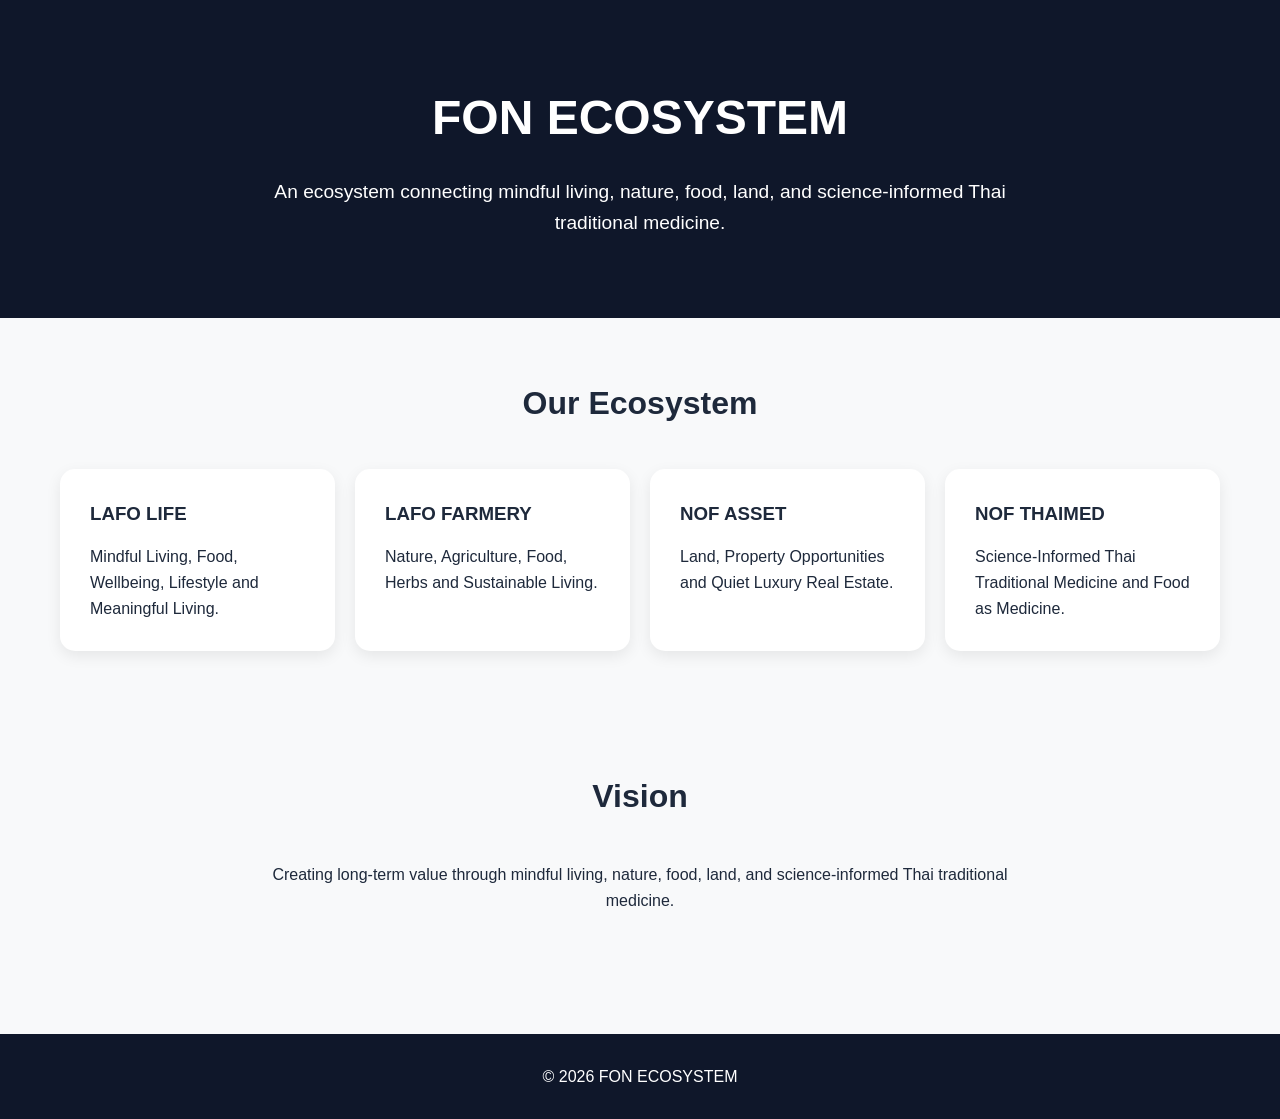
==== index.html @ 7ae0712c "Create index.html" ====
<!DOCTYPE html>
<html lang="en">
<head>
<meta charset="UTF-8">
<meta name="viewport" content="width=device-width, initial-scale=1.0">
<title>FON ECOSYSTEM</title>

<style>

*{
margin:0;
padding:0;
box-sizing:border-box;
}

body{
font-family:Arial, sans-serif;
background:#F8F9FA;
color:#1E293B;
line-height:1.6;
}

header{
background:#0F172A;
color:white;
padding:80px 20px;
text-align:center;
}

header h1{
font-size:3rem;
margin-bottom:20px;
}

header p{
max-width:800px;
margin:auto;
font-size:1.2rem;
}

section{
padding:60px 20px;
max-width:1200px;
margin:auto;
}

.section-title{
text-align:center;
margin-bottom:40px;
font-size:2rem;
}

.grid{
display:grid;
grid-template-columns:repeat(auto-fit,minmax(250px,1fr));
gap:20px;
}

.card{
background:white;
padding:30px;
border-radius:15px;
box-shadow:0 5px 15px rgba(0,0,0,0.08);
}

.card h3{
margin-bottom:15px;
}

footer{
background:#0F172A;
color:white;
text-align:center;
padding:30px;
margin-top:60px;
}

</style>
</head>

<body>

<header>

<h1>FON ECOSYSTEM</h1>

<p>
An ecosystem connecting mindful living, nature, food, land, and science-informed Thai traditional medicine.
</p>

</header>

<section>

<h2 class="section-title">
Our Ecosystem
</h2>

<div class="grid">

<div class="card">
<h3>LAFO LIFE</h3>
<p>
Mindful Living, Food, Wellbeing, Lifestyle and Meaningful Living.
</p>
</div>

<div class="card">
<h3>LAFO FARMERY</h3>
<p>
Nature, Agriculture, Food, Herbs and Sustainable Living.
</p>
</div>

<div class="card">
<h3>NOF ASSET</h3>
<p>
Land, Property Opportunities and Quiet Luxury Real Estate.
</p>
</div>

<div class="card">
<h3>NOF THAIMED</h3>
<p>
Science-Informed Thai Traditional Medicine and Food as Medicine.
</p>
</div>

</div>

</section>

<section>

<h2 class="section-title">
Vision
</h2>

<p style="text-align:center;max-width:800px;margin:auto;">
Creating long-term value through mindful living, nature, food, land, and science-informed Thai traditional medicine.
</p>

</section>

<footer>

<p>
© 2026 FON ECOSYSTEM
</p>

</footer>

</body>
</html>
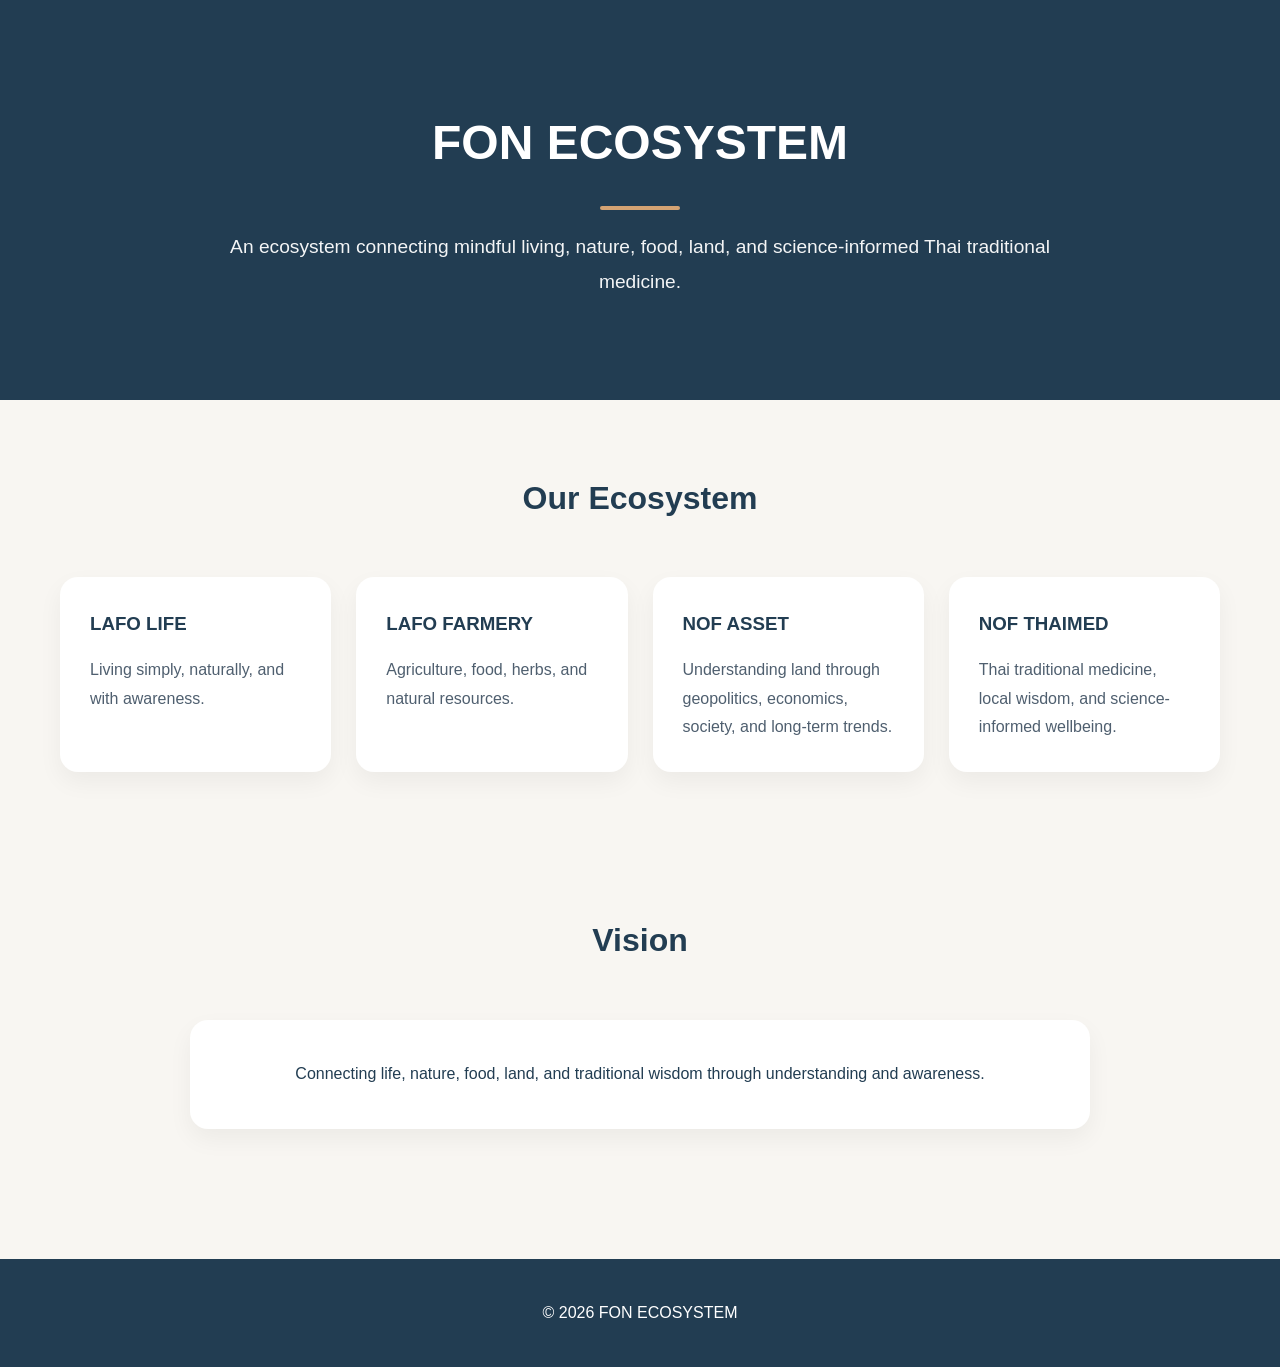
==== commit 76b54048: "Update index.html" ====
--- a/index.html
+++ b/index.html
@@ -3,6 +3,7 @@
 <head>
 <meta charset="UTF-8">
 <meta name="viewport" content="width=device-width, initial-scale=1.0">
+
 <title>FON ECOSYSTEM</title>
 
 <style>
@@ -14,16 +15,16 @@
 }
 
 body{
-font-family:Arial, sans-serif;
-background:#F8F9FA;
-color:#1E293B;
-line-height:1.6;
+font-family:Arial, Helvetica, sans-serif;
+background:#F8F6F2;
+color:#223D52;
+line-height:1.8;
 }
 
 header{
-background:#0F172A;
+background:#223D52;
 color:white;
-padding:80px 20px;
+padding:100px 20px;
 text-align:center;
 }
 
@@ -33,46 +34,76 @@
 }
 
 header p{
-max-width:800px;
+max-width:900px;
 margin:auto;
 font-size:1.2rem;
+opacity:0.95;
 }
 
 section{
-padding:60px 20px;
+padding:70px 20px;
 max-width:1200px;
 margin:auto;
 }
 
 .section-title{
 text-align:center;
-margin-bottom:40px;
+margin-bottom:50px;
 font-size:2rem;
+color:#223D52;
 }
 
 .grid{
 display:grid;
 grid-template-columns:repeat(auto-fit,minmax(250px,1fr));
-gap:20px;
+gap:25px;
 }
 
 .card{
 background:white;
 padding:30px;
-border-radius:15px;
-box-shadow:0 5px 15px rgba(0,0,0,0.08);
+border-radius:18px;
+box-shadow:0 10px 25px rgba(0,0,0,0.05);
+transition:0.3s;
+}
+
+.card:hover{
+transform:translateY(-5px);
 }
 
 .card h3{
 margin-bottom:15px;
+color:#223D52;
+}
+
+.card p{
+color:#4f5f6f;
+}
+
+.vision{
+background:white;
+padding:40px;
+border-radius:18px;
+box-shadow:0 10px 25px rgba(0,0,0,0.05);
+max-width:900px;
+margin:auto;
+text-align:center;
 }
 
 footer{
-background:#0F172A;
+background:#223D52;
 color:white;
 text-align:center;
-padding:30px;
+padding:40px;
 margin-top:60px;
+}
+
+.gold-line{
+width:80px;
+height:4px;
+background:#D4A373;
+margin:20px auto;
+border-radius:10px;
 }
 
 </style>
@@ -83,6 +114,8 @@
 <header>
 
 <h1>FON ECOSYSTEM</h1>
+
+<div class="gold-line"></div>
 
 <p>
 An ecosystem connecting mindful living, nature, food, land, and science-informed Thai traditional medicine.
@@ -101,28 +134,28 @@
 <div class="card">
 <h3>LAFO LIFE</h3>
 <p>
-Mindful Living, Food, Wellbeing, Lifestyle and Meaningful Living.
+Living simply, naturally, and with awareness.
 </p>
 </div>
 
 <div class="card">
 <h3>LAFO FARMERY</h3>
 <p>
-Nature, Agriculture, Food, Herbs and Sustainable Living.
+Agriculture, food, herbs, and natural resources.
 </p>
 </div>
 
 <div class="card">
 <h3>NOF ASSET</h3>
 <p>
-Land, Property Opportunities and Quiet Luxury Real Estate.
+Understanding land through geopolitics, economics, society, and long-term trends.
 </p>
 </div>
 
 <div class="card">
 <h3>NOF THAIMED</h3>
 <p>
-Science-Informed Thai Traditional Medicine and Food as Medicine.
+Thai traditional medicine, local wisdom, and science-informed wellbeing.
 </p>
 </div>
 
@@ -136,9 +169,13 @@
 Vision
 </h2>
 
-<p style="text-align:center;max-width:800px;margin:auto;">
-Creating long-term value through mindful living, nature, food, land, and science-informed Thai traditional medicine.
+<div class="vision">
+
+<p>
+Connecting life, nature, food, land, and traditional wisdom through understanding and awareness.
 </p>
+
+</div>
 
 </section>
 
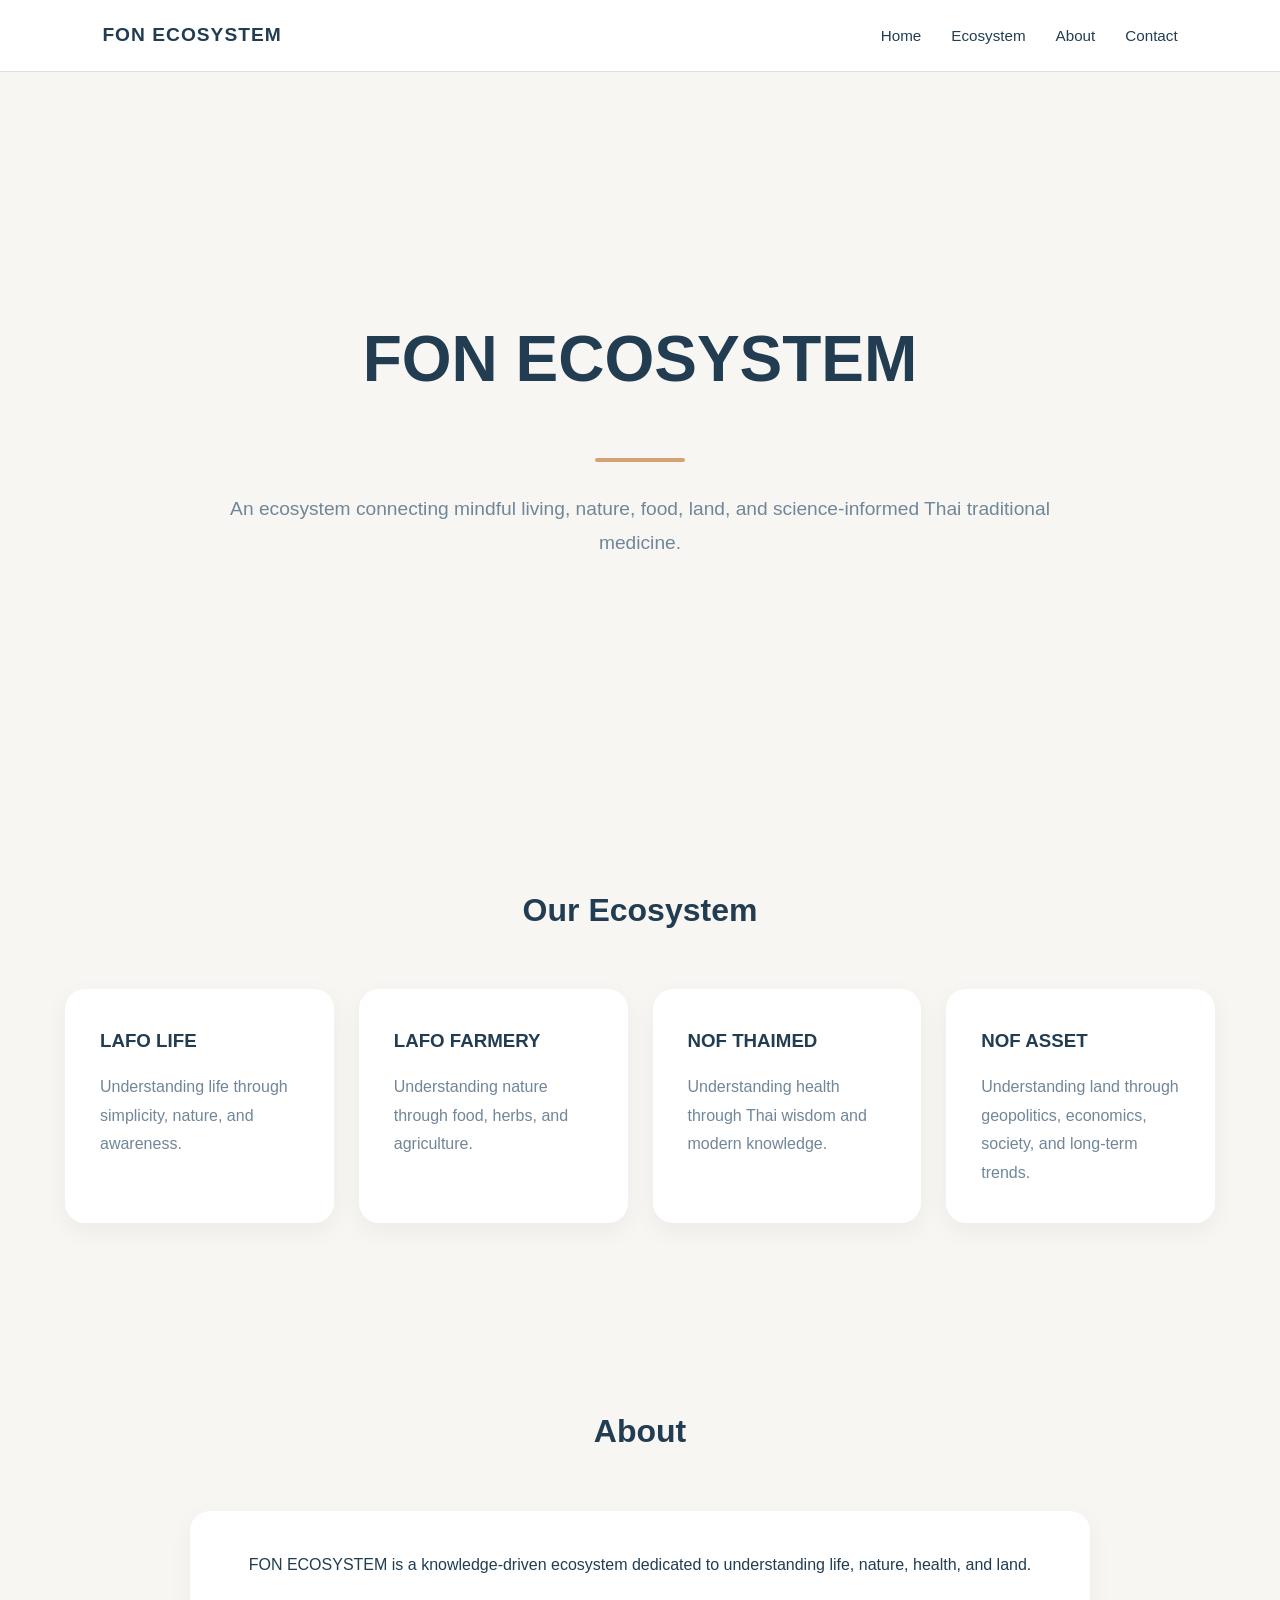
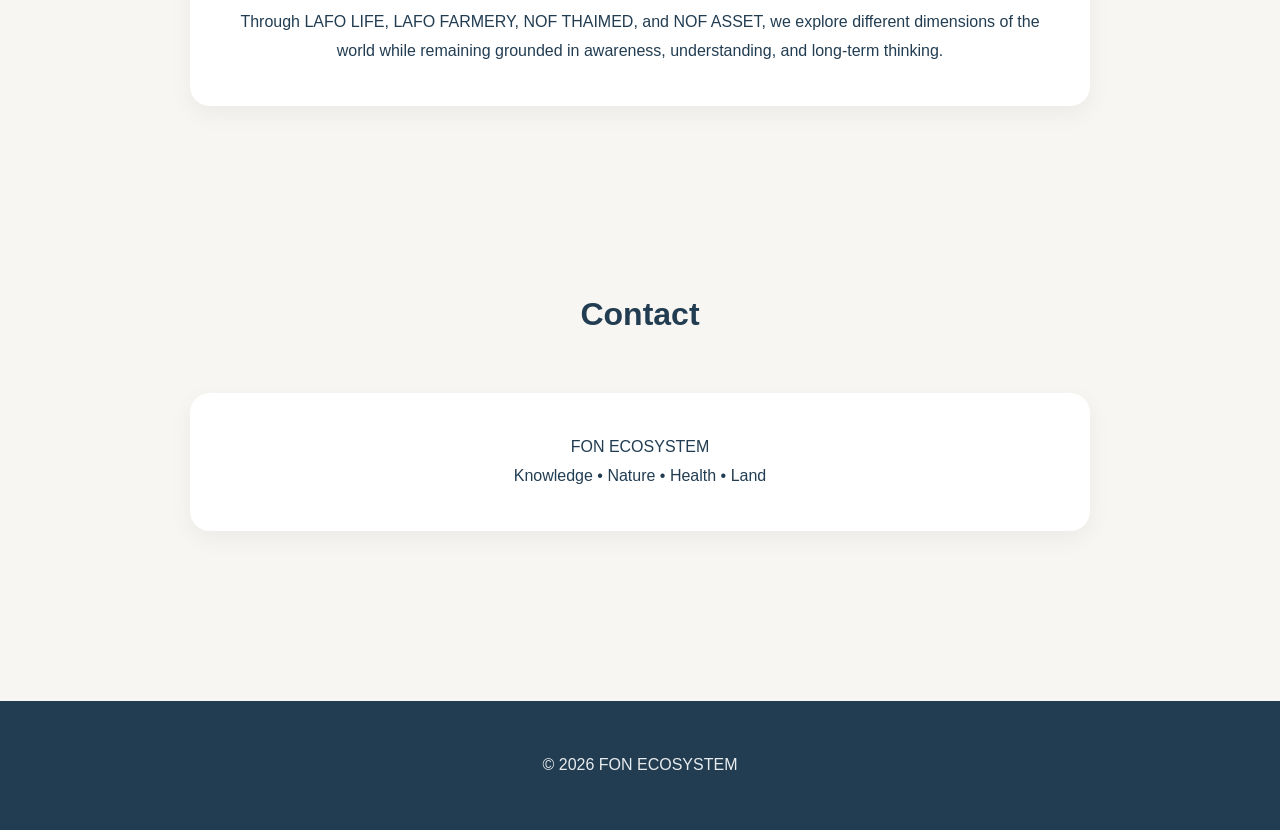
==== commit b226573e: "Update index.html" ====
--- a/index.html
+++ b/index.html
@@ -8,49 +8,99 @@
 
 <style>
 
+:root{
+--deep-navy:#223D52;
+--warm-gold:#D4A373;
+--deep-tide:#708699;
+--cloud-grey:#D9E0E6;
+--off-white:#F8F6F2;
+}
+
 *{
 margin:0;
 padding:0;
 box-sizing:border-box;
 }
 
+html{
+scroll-behavior:smooth;
+}
+
 body{
-font-family:Arial, Helvetica, sans-serif;
-background:#F8F6F2;
-color:#223D52;
+font-family: "Segoe UI", Arial, sans-serif;
+background:var(--off-white);
+color:var(--deep-navy);
 line-height:1.8;
 }
 
-header{
-background:#223D52;
-color:white;
-padding:100px 20px;
-text-align:center;
-}
-
-header h1{
-font-size:3rem;
+nav{
+background:white;
+padding:18px 8%;
+display:flex;
+justify-content:space-between;
+align-items:center;
+position:sticky;
+top:0;
+z-index:100;
+border-bottom:1px solid var(--cloud-grey);
+}
+
+.logo{
+font-size:1.2rem;
+font-weight:700;
+letter-spacing:1px;
+}
+
+.menu{
+display:flex;
+gap:30px;
+}
+
+.menu a{
+text-decoration:none;
+color:var(--deep-navy);
+font-size:0.95rem;
+}
+
+.hero{
+min-height:80vh;
+display:flex;
+flex-direction:column;
+justify-content:center;
+align-items:center;
+text-align:center;
+padding:40px;
+}
+
+.hero h1{
+font-size:4rem;
 margin-bottom:20px;
 }
 
-header p{
-max-width:900px;
-margin:auto;
+.gold-line{
+width:90px;
+height:4px;
+background:var(--warm-gold);
+margin:20px auto 30px;
+border-radius:10px;
+}
+
+.hero p{
+max-width:850px;
 font-size:1.2rem;
-opacity:0.95;
-}
-
-section{
-padding:70px 20px;
+color:var(--deep-tide);
+}
+
+.section{
 max-width:1200px;
 margin:auto;
+padding:90px 25px;
 }
 
 .section-title{
 text-align:center;
+font-size:2rem;
 margin-bottom:50px;
-font-size:2rem;
-color:#223D52;
 }
 
 .grid{
@@ -61,10 +111,10 @@
 
 .card{
 background:white;
-padding:30px;
-border-radius:18px;
-box-shadow:0 10px 25px rgba(0,0,0,0.05);
-transition:0.3s;
+padding:35px;
+border-radius:20px;
+box-shadow:0 8px 25px rgba(0,0,0,0.05);
+transition:.3s;
 }
 
 .card:hover{
@@ -73,37 +123,45 @@
 
 .card h3{
 margin-bottom:15px;
-color:#223D52;
 }
 
 .card p{
-color:#4f5f6f;
-}
-
-.vision{
+color:var(--deep-tide);
+}
+
+.about-box{
 background:white;
 padding:40px;
-border-radius:18px;
-box-shadow:0 10px 25px rgba(0,0,0,0.05);
+border-radius:20px;
+box-shadow:0 8px 25px rgba(0,0,0,0.05);
 max-width:900px;
 margin:auto;
 text-align:center;
 }
 
 footer{
-background:#223D52;
+background:var(--deep-navy);
 color:white;
 text-align:center;
-padding:40px;
-margin-top:60px;
-}
-
-.gold-line{
-width:80px;
-height:4px;
-background:#D4A373;
-margin:20px auto;
-border-radius:10px;
+padding:50px 20px;
+margin-top:80px;
+}
+
+footer p{
+opacity:.9;
+}
+
+@media(max-width:768px){
+
+.hero h1{
+font-size:2.5rem;
+}
+
+.menu{
+gap:15px;
+font-size:0.8rem;
+}
+
 }
 
 </style>
@@ -111,7 +169,22 @@
 
 <body>
 
-<header>
+<nav>
+
+<div class="logo">
+FON ECOSYSTEM
+</div>
+
+<div class="menu">
+<a href="#home">Home</a>
+<a href="#ecosystem">Ecosystem</a>
+<a href="#about">About</a>
+<a href="#contact">Contact</a>
+</div>
+
+</nav>
+
+<section class="hero" id="home">
 
 <h1>FON ECOSYSTEM</h1>
 
@@ -121,9 +194,9 @@
 An ecosystem connecting mindful living, nature, food, land, and science-informed Thai traditional medicine.
 </p>
 
-</header>
-
-<section>
+</section>
+
+<section class="section" id="ecosystem">
 
 <h2 class="section-title">
 Our Ecosystem
@@ -134,14 +207,21 @@
 <div class="card">
 <h3>LAFO LIFE</h3>
 <p>
-Living simply, naturally, and with awareness.
+Understanding life through simplicity, nature, and awareness.
 </p>
 </div>
 
 <div class="card">
 <h3>LAFO FARMERY</h3>
 <p>
-Agriculture, food, herbs, and natural resources.
+Understanding nature through food, herbs, and agriculture.
+</p>
+</div>
+
+<div class="card">
+<h3>NOF THAIMED</h3>
+<p>
+Understanding health through Thai wisdom and modern knowledge.
 </p>
 </div>
 
@@ -152,27 +232,45 @@
 </p>
 </div>
 
-<div class="card">
-<h3>NOF THAIMED</h3>
-<p>
-Thai traditional medicine, local wisdom, and science-informed wellbeing.
-</p>
-</div>
-
-</div>
-
-</section>
-
-<section>
+</div>
+
+</section>
+
+<section class="section" id="about">
 
 <h2 class="section-title">
-Vision
+About
 </h2>
 
-<div class="vision">
-
-<p>
-Connecting life, nature, food, land, and traditional wisdom through understanding and awareness.
+<div class="about-box">
+
+<p>
+FON ECOSYSTEM is a knowledge-driven ecosystem dedicated to understanding life, nature, health, and land.
+</p>
+
+<br>
+
+<p>
+Through LAFO LIFE, LAFO FARMERY, NOF THAIMED, and NOF ASSET, we explore different dimensions of the world while remaining grounded in awareness, understanding, and long-term thinking.
+</p>
+
+</div>
+
+</section>
+
+<section class="section" id="contact">
+
+<h2 class="section-title">
+Contact
+</h2>
+
+<div class="about-box">
+
+<p>
+FON ECOSYSTEM</p>
+
+<p>
+Knowledge • Nature • Health • Land
 </p>
 
 </div>
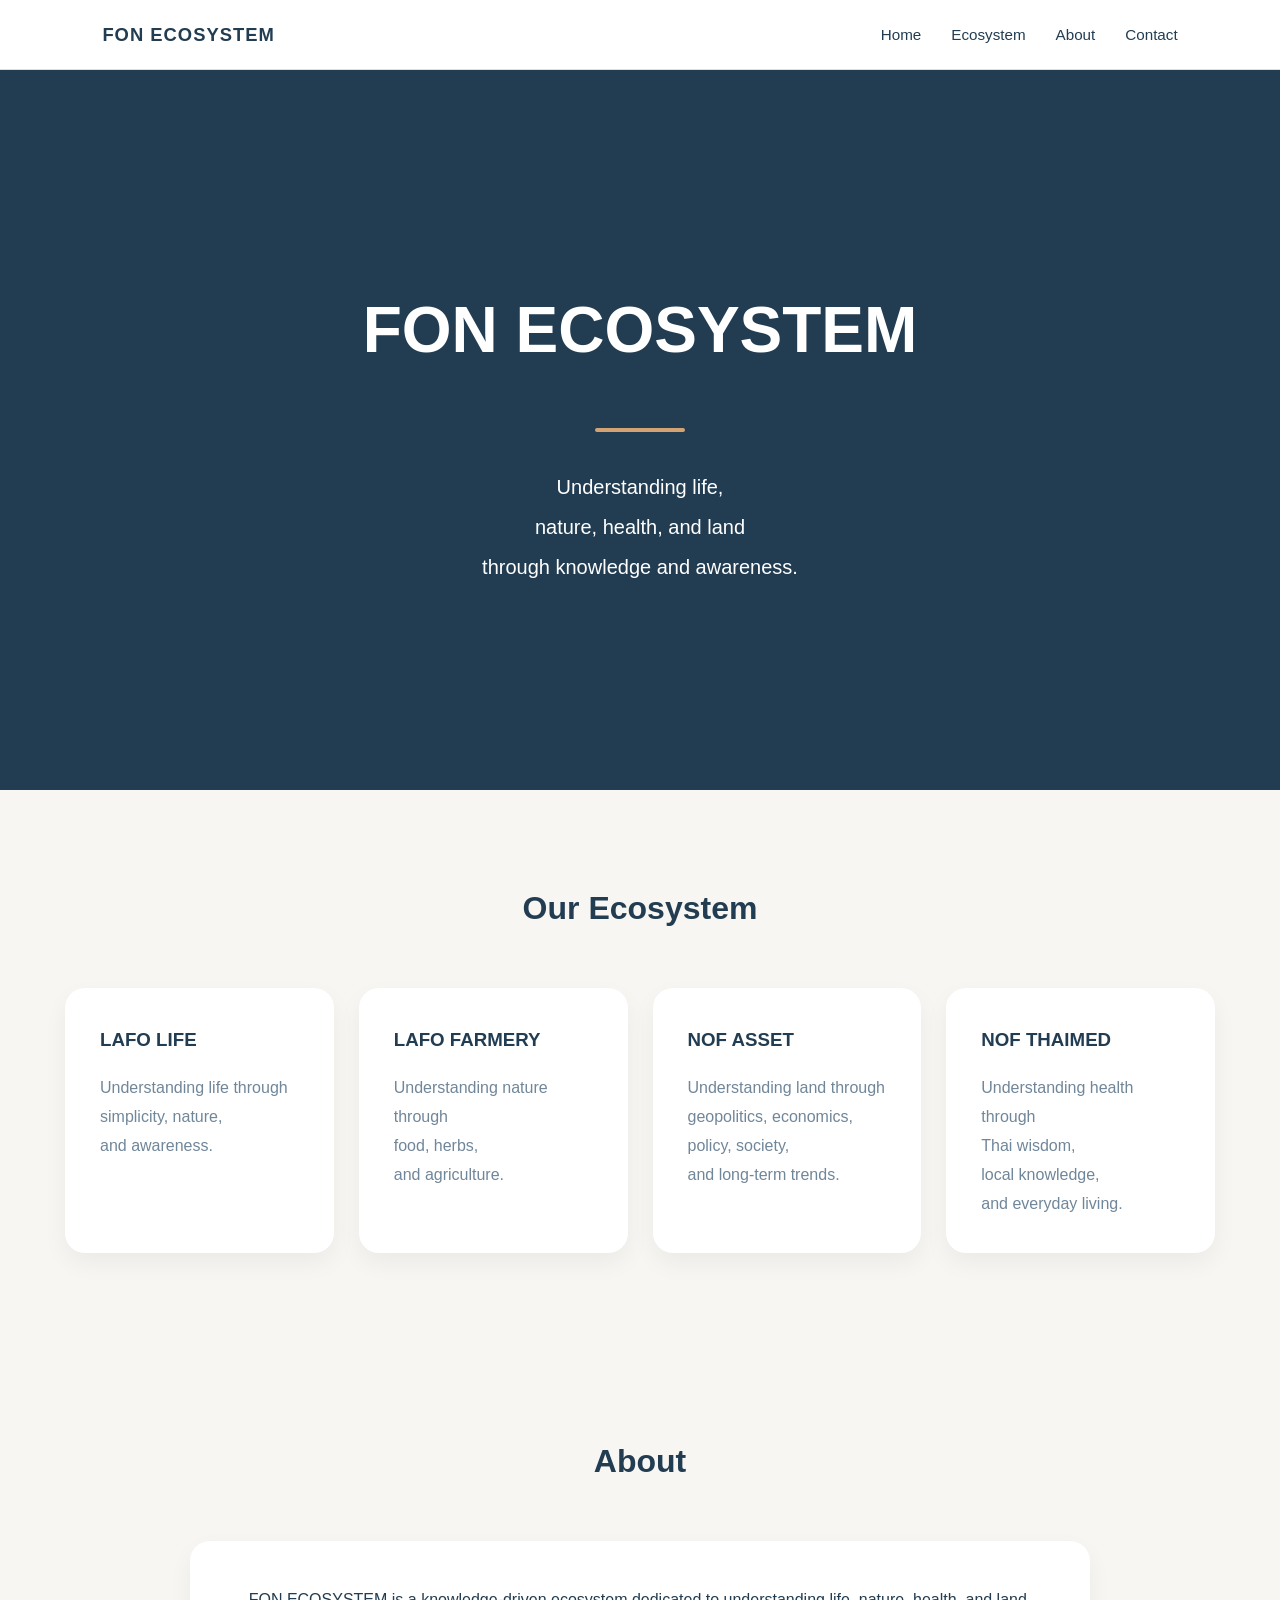
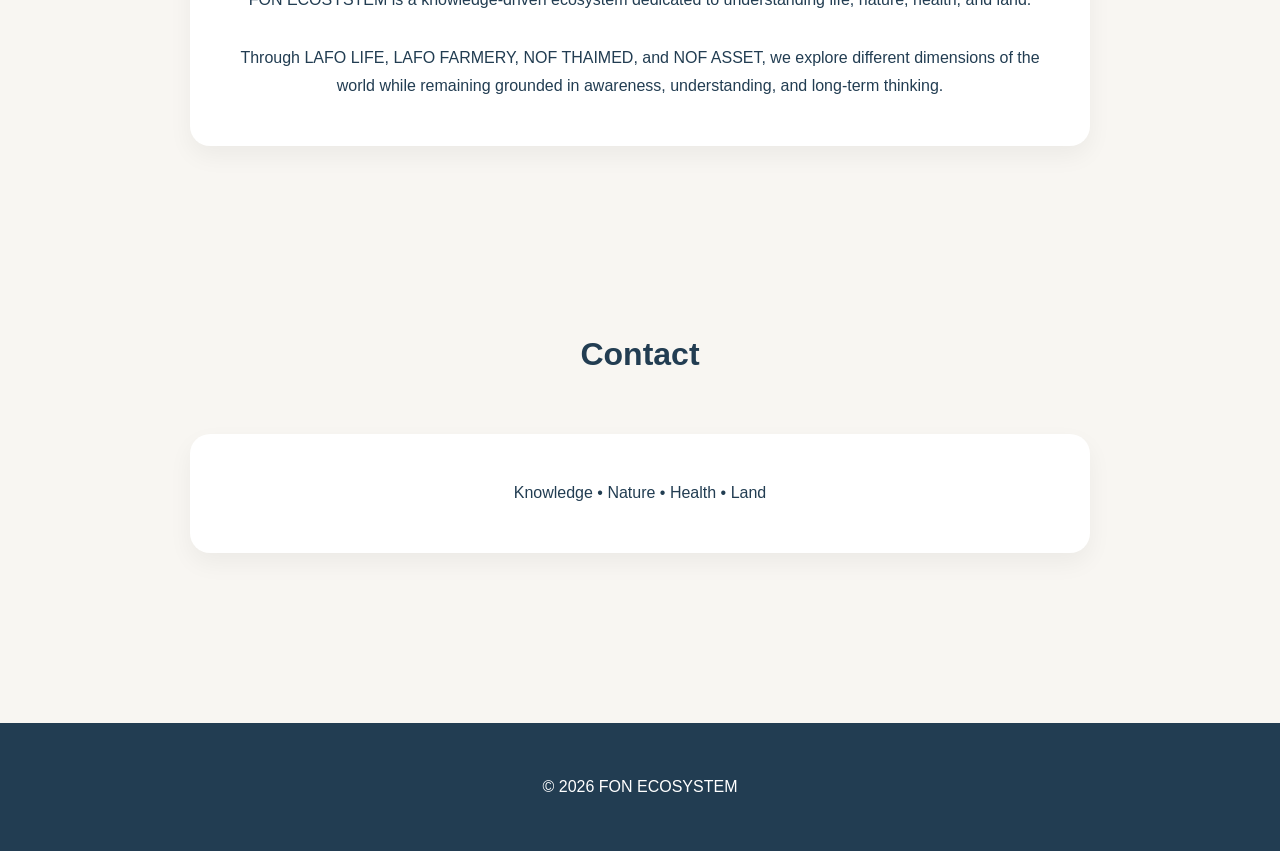
==== commit 653e0699: "Update index.html" ====
--- a/index.html
+++ b/index.html
@@ -27,7 +27,7 @@
 }
 
 body{
-font-family: "Segoe UI", Arial, sans-serif;
+font-family:"Segoe UI",Arial,sans-serif;
 background:var(--off-white);
 color:var(--deep-navy);
 line-height:1.8;
@@ -46,7 +46,7 @@
 }
 
 .logo{
-font-size:1.2rem;
+font-size:1.15rem;
 font-weight:700;
 letter-spacing:1px;
 }
@@ -59,7 +59,7 @@
 .menu a{
 text-decoration:none;
 color:var(--deep-navy);
-font-size:0.95rem;
+font-size:.95rem;
 }
 
 .hero{
@@ -70,6 +70,8 @@
 align-items:center;
 text-align:center;
 padding:40px;
+background:var(--deep-navy);
+color:white;
 }
 
 .hero h1{
@@ -81,14 +83,14 @@
 width:90px;
 height:4px;
 background:var(--warm-gold);
-margin:20px auto 30px;
+margin:20px auto 35px;
 border-radius:10px;
 }
 
 .hero p{
 max-width:850px;
-font-size:1.2rem;
-color:var(--deep-tide);
+font-size:1.25rem;
+line-height:2;
 }
 
 .section{
@@ -113,7 +115,7 @@
 background:white;
 padding:35px;
 border-radius:20px;
-box-shadow:0 8px 25px rgba(0,0,0,0.05);
+box-shadow:0 10px 25px rgba(0,0,0,.05);
 transition:.3s;
 }
 
@@ -122,7 +124,7 @@
 }
 
 .card h3{
-margin-bottom:15px;
+margin-bottom:18px;
 }
 
 .card p{
@@ -131,9 +133,9 @@
 
 .about-box{
 background:white;
-padding:40px;
+padding:45px;
 border-radius:20px;
-box-shadow:0 8px 25px rgba(0,0,0,0.05);
+box-shadow:0 10px 25px rgba(0,0,0,.05);
 max-width:900px;
 margin:auto;
 text-align:center;
@@ -147,10 +149,6 @@
 margin-top:80px;
 }
 
-footer p{
-opacity:.9;
-}
-
 @media(max-width:768px){
 
 .hero h1{
@@ -159,7 +157,11 @@
 
 .menu{
 gap:15px;
-font-size:0.8rem;
+font-size:.8rem;
+}
+
+.hero p{
+font-size:1rem;
 }
 
 }
@@ -191,7 +193,9 @@
 <div class="gold-line"></div>
 
 <p>
-An ecosystem connecting mindful living, nature, food, land, and science-informed Thai traditional medicine.
+Understanding life,<br>
+nature, health, and land<br>
+through knowledge and awareness.
 </p>
 
 </section>
@@ -205,31 +209,53 @@
 <div class="grid">
 
 <div class="card">
+
 <h3>LAFO LIFE</h3>
-<p>
-Understanding life through simplicity, nature, and awareness.
-</p>
+
+<p>
+Understanding life through<br>
+simplicity, nature,<br>
+and awareness.
+</p>
+
 </div>
 
 <div class="card">
+
 <h3>LAFO FARMERY</h3>
-<p>
-Understanding nature through food, herbs, and agriculture.
-</p>
+
+<p>
+Understanding nature through<br>
+food, herbs,<br>
+and agriculture.
+</p>
+
 </div>
 
 <div class="card">
+
+<h3>NOF ASSET</h3>
+
+<p>
+Understanding land through<br>
+geopolitics, economics,<br>
+policy, society,<br>
+and long-term trends.
+</p>
+
+</div>
+
+<div class="card">
+
 <h3>NOF THAIMED</h3>
-<p>
-Understanding health through Thai wisdom and modern knowledge.
-</p>
-</div>
-
-<div class="card">
-<h3>NOF ASSET</h3>
-<p>
-Understanding land through geopolitics, economics, society, and long-term trends.
-</p>
+
+<p>
+Understanding health through<br>
+Thai wisdom,<br>
+local knowledge,<br>
+and everyday living.
+</p>
+
 </div>
 
 </div>
@@ -245,13 +271,19 @@
 <div class="about-box">
 
 <p>
-FON ECOSYSTEM is a knowledge-driven ecosystem dedicated to understanding life, nature, health, and land.
+FON ECOSYSTEM is a knowledge-driven ecosystem
+dedicated to understanding life,
+nature, health, and land.
 </p>
 
 <br>
 
 <p>
-Through LAFO LIFE, LAFO FARMERY, NOF THAIMED, and NOF ASSET, we explore different dimensions of the world while remaining grounded in awareness, understanding, and long-term thinking.
+Through LAFO LIFE, LAFO FARMERY,
+NOF THAIMED, and NOF ASSET,
+we explore different dimensions of the world
+while remaining grounded in awareness,
+understanding, and long-term thinking.
 </p>
 
 </div>
@@ -267,9 +299,6 @@
 <div class="about-box">
 
 <p>
-FON ECOSYSTEM</p>
-
-<p>
 Knowledge • Nature • Health • Land
 </p>
 
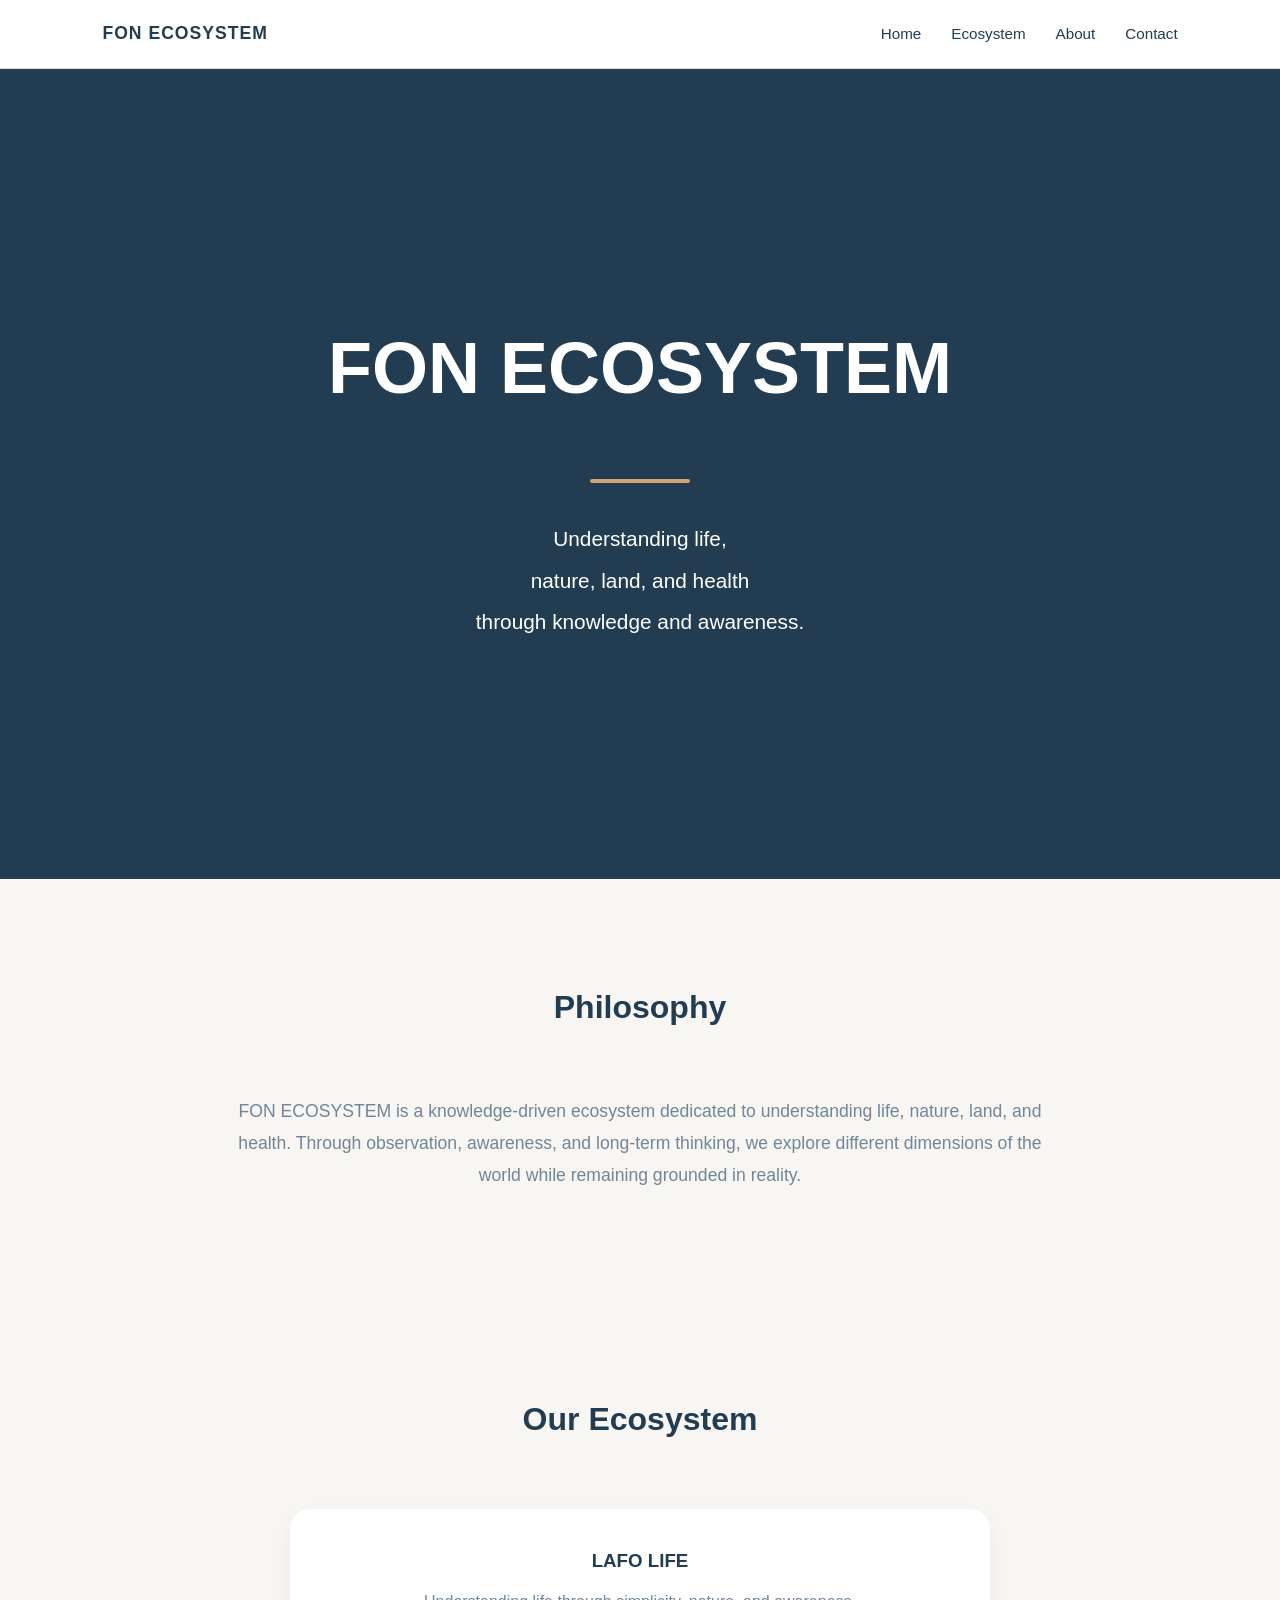
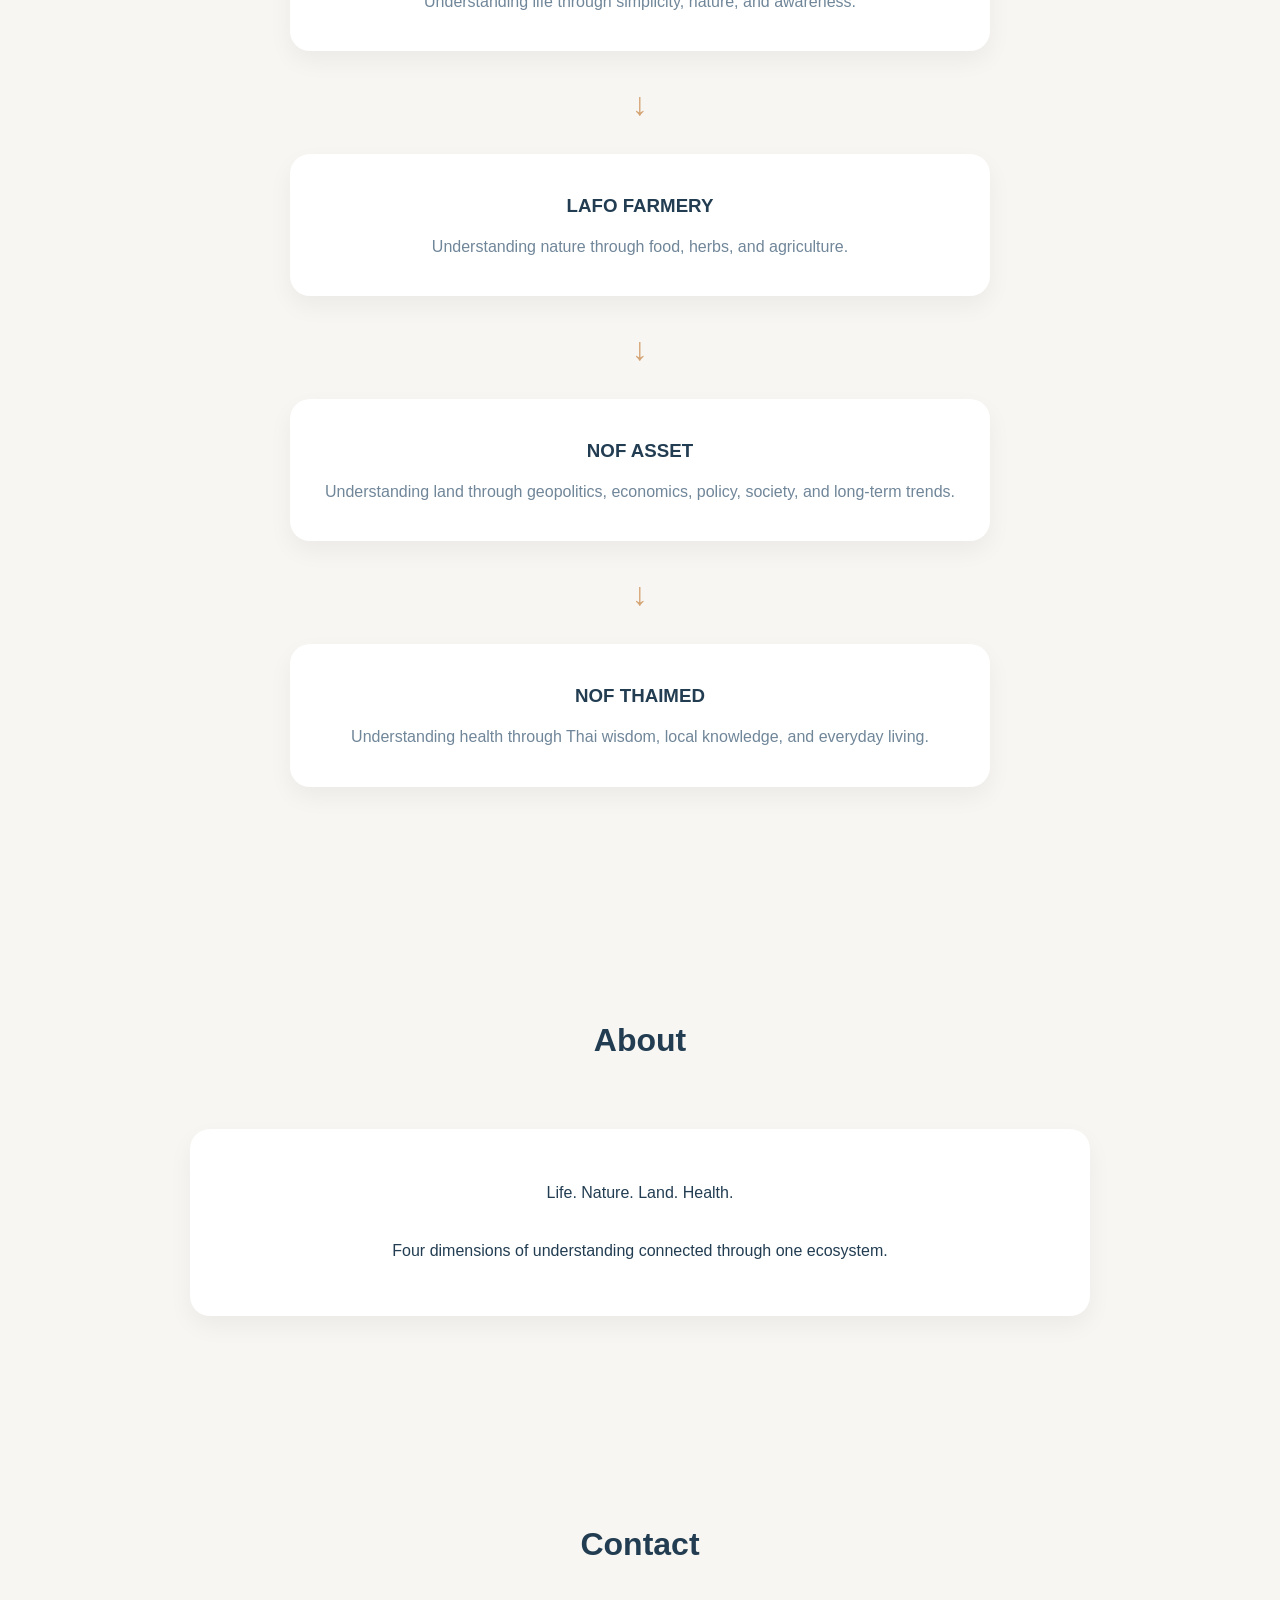
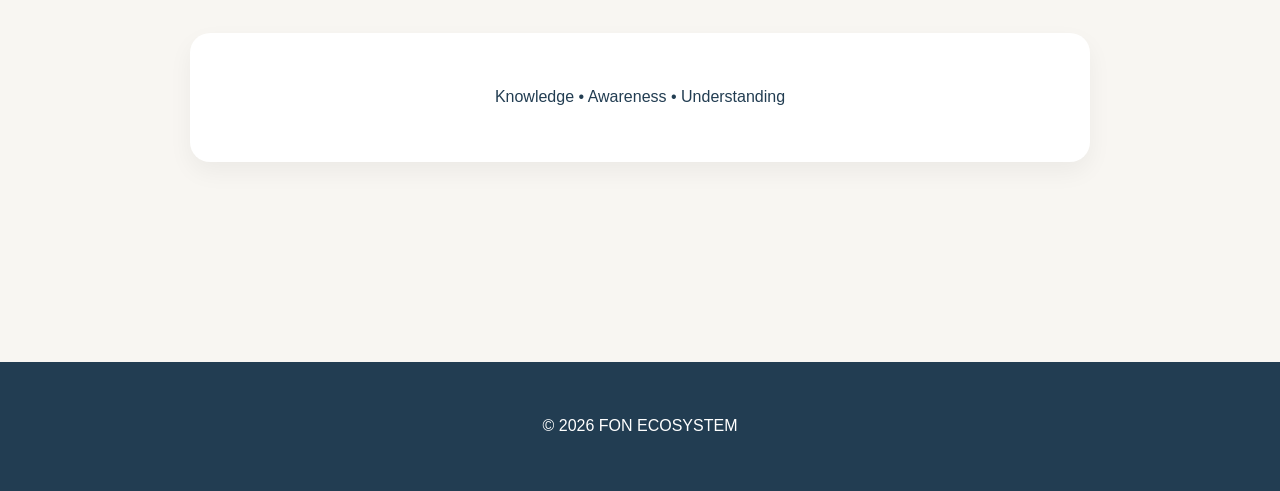
==== commit 151b4d5e: "Update index.html" ====
--- a/index.html
+++ b/index.html
@@ -1,6 +1,7 @@
 <!DOCTYPE html>
 <html lang="en">
 <head>
+
 <meta charset="UTF-8">
 <meta name="viewport" content="width=device-width, initial-scale=1.0">
 
@@ -9,11 +10,13 @@
 <style>
 
 :root{
+
 --deep-navy:#223D52;
 --warm-gold:#D4A373;
 --deep-tide:#708699;
 --cloud-grey:#D9E0E6;
 --off-white:#F8F6F2;
+
 }
 
 *{
@@ -27,146 +30,262 @@
 }
 
 body{
-font-family:"Segoe UI",Arial,sans-serif;
+
+font-family:
+"Segoe UI",
+Arial,
+sans-serif;
+
 background:var(--off-white);
+
 color:var(--deep-navy);
+
 line-height:1.8;
+
 }
 
 nav{
+
 background:white;
+
+border-bottom:1px solid var(--cloud-grey);
+
 padding:18px 8%;
+
 display:flex;
+
 justify-content:space-between;
+
 align-items:center;
+
 position:sticky;
+
 top:0;
+
 z-index:100;
-border-bottom:1px solid var(--cloud-grey);
+
 }
 
 .logo{
-font-size:1.15rem;
+
+font-size:1.1rem;
+
 font-weight:700;
+
 letter-spacing:1px;
+
 }
 
 .menu{
+
 display:flex;
+
 gap:30px;
+
 }
 
 .menu a{
+
 text-decoration:none;
+
 color:var(--deep-navy);
+
 font-size:.95rem;
+
 }
 
 .hero{
-min-height:80vh;
+
+min-height:90vh;
+
+background:var(--deep-navy);
+
+color:white;
+
 display:flex;
+
 flex-direction:column;
+
 justify-content:center;
+
 align-items:center;
-text-align:center;
+
+text-align:center;
+
 padding:40px;
+
+}
+
+.hero h1{
+
+font-size:4.5rem;
+
+margin-bottom:20px;
+
+}
+
+.gold-line{
+
+width:100px;
+
+height:4px;
+
+background:var(--warm-gold);
+
+margin:25px auto 35px;
+
+border-radius:10px;
+
+}
+
+.hero p{
+
+font-size:1.3rem;
+
+max-width:900px;
+
+line-height:2;
+
+}
+
+.section{
+
+max-width:1100px;
+
+margin:auto;
+
+padding:100px 25px;
+
+}
+
+.section-title{
+
+text-align:center;
+
+font-size:2rem;
+
+margin-bottom:60px;
+
+}
+
+.philosophy{
+
+text-align:center;
+
+max-width:850px;
+
+margin:auto;
+
+font-size:1.1rem;
+
+color:var(--deep-tide);
+
+}
+
+.flow{
+
+max-width:700px;
+
+margin:auto;
+
+}
+
+.flow-card{
+
+background:white;
+
+padding:35px;
+
+border-radius:20px;
+
+margin-bottom:25px;
+
+box-shadow:0 10px 25px rgba(0,0,0,.05);
+
+text-align:center;
+
+}
+
+.flow-card h3{
+
+margin-bottom:10px;
+
+}
+
+.flow-card p{
+
+color:var(--deep-tide);
+
+}
+
+.arrow{
+
+text-align:center;
+
+font-size:2rem;
+
+color:var(--warm-gold);
+
+margin-bottom:20px;
+
+}
+
+.about-box{
+
+background:white;
+
+padding:50px;
+
+border-radius:20px;
+
+box-shadow:0 10px 25px rgba(0,0,0,.05);
+
+max-width:900px;
+
+margin:auto;
+
+text-align:center;
+
+}
+
+footer{
+
 background:var(--deep-navy);
+
 color:white;
-}
+
+padding:50px;
+
+text-align:center;
+
+margin-top:100px;
+
+}
+
+@media(max-width:768px){
 
 .hero h1{
-font-size:4rem;
-margin-bottom:20px;
-}
-
-.gold-line{
-width:90px;
-height:4px;
-background:var(--warm-gold);
-margin:20px auto 35px;
-border-radius:10px;
+
+font-size:2.7rem;
+
 }
 
 .hero p{
-max-width:850px;
-font-size:1.25rem;
-line-height:2;
-}
-
-.section{
-max-width:1200px;
-margin:auto;
-padding:90px 25px;
-}
-
-.section-title{
-text-align:center;
-font-size:2rem;
-margin-bottom:50px;
-}
-
-.grid{
-display:grid;
-grid-template-columns:repeat(auto-fit,minmax(250px,1fr));
-gap:25px;
-}
-
-.card{
-background:white;
-padding:35px;
-border-radius:20px;
-box-shadow:0 10px 25px rgba(0,0,0,.05);
-transition:.3s;
-}
-
-.card:hover{
-transform:translateY(-5px);
-}
-
-.card h3{
-margin-bottom:18px;
-}
-
-.card p{
-color:var(--deep-tide);
-}
-
-.about-box{
-background:white;
-padding:45px;
-border-radius:20px;
-box-shadow:0 10px 25px rgba(0,0,0,.05);
-max-width:900px;
-margin:auto;
-text-align:center;
-}
-
-footer{
-background:var(--deep-navy);
-color:white;
-text-align:center;
-padding:50px 20px;
-margin-top:80px;
-}
-
-@media(max-width:768px){
-
-.hero h1{
-font-size:2.5rem;
+
+font-size:1rem;
+
 }
 
 .menu{
+
 gap:15px;
-font-size:.8rem;
-}
-
-.hero p{
-font-size:1rem;
+
 }
 
 }
 
 </style>
+
 </head>
 
 <body>
@@ -178,10 +297,15 @@
 </div>
 
 <div class="menu">
+
 <a href="#home">Home</a>
+
 <a href="#ecosystem">Ecosystem</a>
+
 <a href="#about">About</a>
+
 <a href="#contact">Contact</a>
+
 </div>
 
 </nav>
@@ -193,67 +317,123 @@
 <div class="gold-line"></div>
 
 <p>
+
 Understanding life,<br>
-nature, health, and land<br>
+
+nature, land, and health<br>
+
 through knowledge and awareness.
+
 </p>
 
 </section>
 
+<section class="section">
+
+<h2 class="section-title">
+
+Philosophy
+
+</h2>
+
+<div class="philosophy">
+
+FON ECOSYSTEM is a knowledge-driven ecosystem dedicated to understanding life, nature, land, and health.
+
+Through observation, awareness, and long-term thinking, we explore different dimensions of the world while remaining grounded in reality.
+
+</div>
+
+</section>
+
 <section class="section" id="ecosystem">
 
 <h2 class="section-title">
+
 Our Ecosystem
+
 </h2>
 
-<div class="grid">
-
-<div class="card">
+<div class="flow">
+
+<div class="flow-card">
 
 <h3>LAFO LIFE</h3>
 
 <p>
-Understanding life through<br>
-simplicity, nature,<br>
+
+Understanding life through
+
+simplicity,
+
+nature,
+
 and awareness.
-</p>
-
-</div>
-
-<div class="card">
+
+</p>
+
+</div>
+
+<div class="arrow">↓</div>
+
+<div class="flow-card">
 
 <h3>LAFO FARMERY</h3>
 
 <p>
-Understanding nature through<br>
-food, herbs,<br>
+
+Understanding nature through
+
+food,
+
+herbs,
+
 and agriculture.
-</p>
-
-</div>
-
-<div class="card">
+
+</p>
+
+</div>
+
+<div class="arrow">↓</div>
+
+<div class="flow-card">
 
 <h3>NOF ASSET</h3>
 
 <p>
-Understanding land through<br>
-geopolitics, economics,<br>
-policy, society,<br>
+
+Understanding land through
+
+geopolitics,
+
+economics,
+
+policy,
+
+society,
+
 and long-term trends.
-</p>
-
-</div>
-
-<div class="card">
+
+</p>
+
+</div>
+
+<div class="arrow">↓</div>
+
+<div class="flow-card">
 
 <h3>NOF THAIMED</h3>
 
 <p>
-Understanding health through<br>
-Thai wisdom,<br>
-local knowledge,<br>
+
+Understanding health through
+
+Thai wisdom,
+
+local knowledge,
+
 and everyday living.
+
 </p>
 
 </div>
@@ -265,25 +445,31 @@
 <section class="section" id="about">
 
 <h2 class="section-title">
+
 About
+
 </h2>
 
 <div class="about-box">
 
 <p>
-FON ECOSYSTEM is a knowledge-driven ecosystem
-dedicated to understanding life,
-nature, health, and land.
+
+Life.
+
+Nature.
+
+Land.
+
+Health.
+
 </p>
 
 <br>
 
 <p>
-Through LAFO LIFE, LAFO FARMERY,
-NOF THAIMED, and NOF ASSET,
-we explore different dimensions of the world
-while remaining grounded in awareness,
-understanding, and long-term thinking.
+
+Four dimensions of understanding connected through one ecosystem.
+
 </p>
 
 </div>
@@ -293,13 +479,17 @@
 <section class="section" id="contact">
 
 <h2 class="section-title">
+
 Contact
+
 </h2>
 
 <div class="about-box">
 
 <p>
-Knowledge • Nature • Health • Land
+
+Knowledge • Awareness • Understanding
+
 </p>
 
 </div>
@@ -309,10 +499,13 @@
 <footer>
 
 <p>
+
 © 2026 FON ECOSYSTEM
+
 </p>
 
 </footer>
 
 </body>
+
 </html>
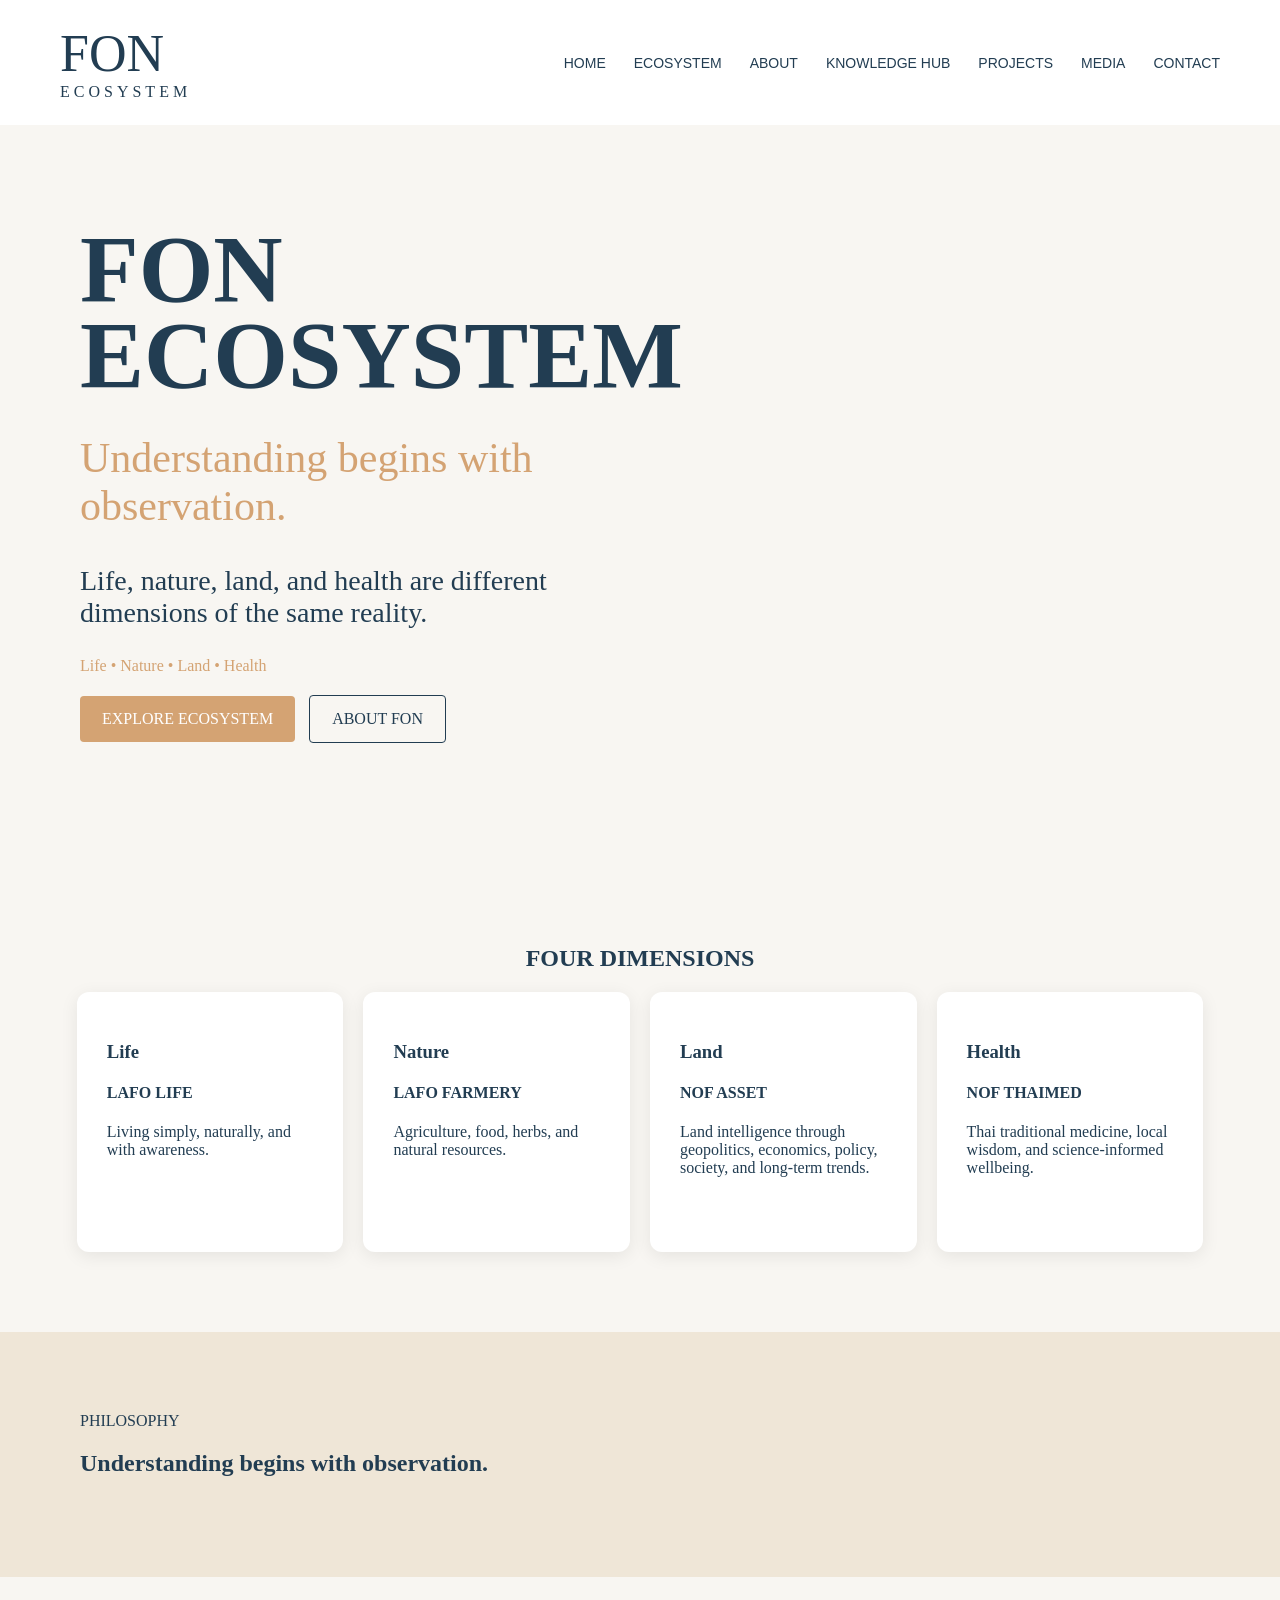
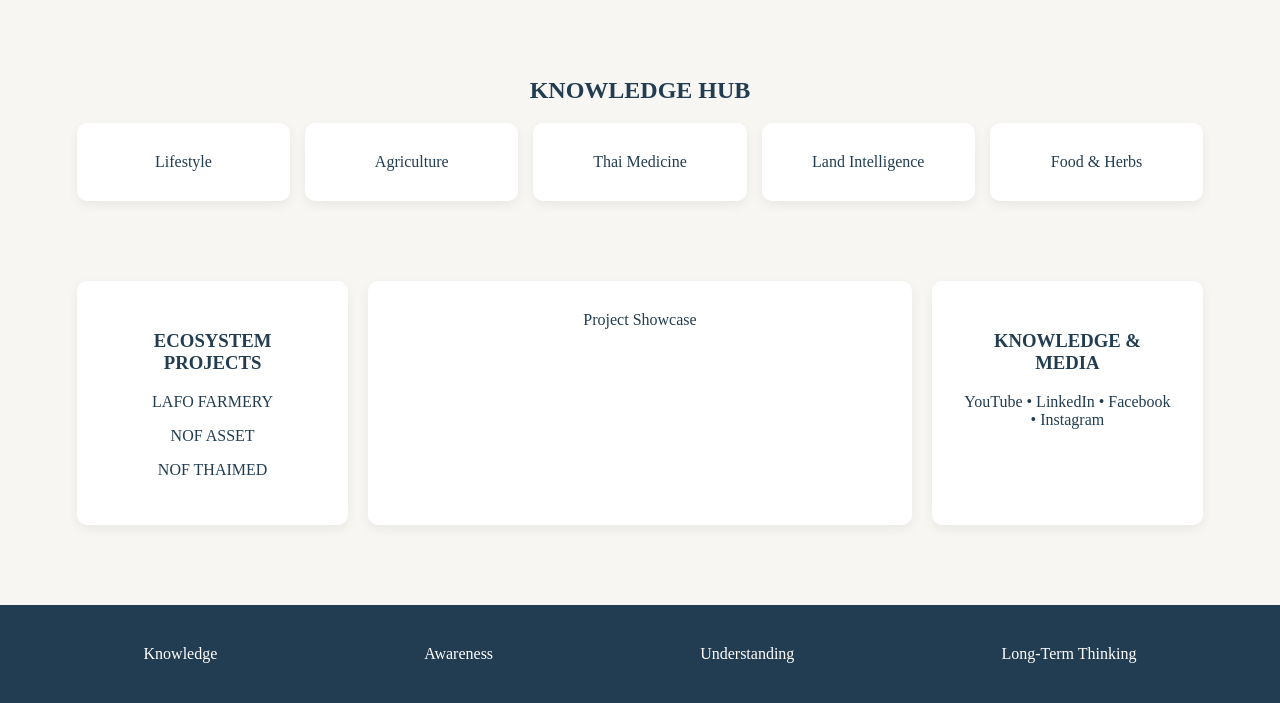
==== commit d9bcf1b9: "Add files via upload" ====
--- a/index.html
+++ b/index.html
@@ -1,511 +1,91 @@
 <!DOCTYPE html>
 <html lang="en">
 <head>
-
 <meta charset="UTF-8">
 <meta name="viewport" content="width=device-width, initial-scale=1.0">
-
 <title>FON ECOSYSTEM</title>
-
-<style>
-
-:root{
-
---deep-navy:#223D52;
---warm-gold:#D4A373;
---deep-tide:#708699;
---cloud-grey:#D9E0E6;
---off-white:#F8F6F2;
-
-}
-
-*{
-margin:0;
-padding:0;
-box-sizing:border-box;
-}
-
-html{
-scroll-behavior:smooth;
-}
-
-body{
-
-font-family:
-"Segoe UI",
-Arial,
-sans-serif;
-
-background:var(--off-white);
-
-color:var(--deep-navy);
-
-line-height:1.8;
-
-}
-
-nav{
-
-background:white;
-
-border-bottom:1px solid var(--cloud-grey);
-
-padding:18px 8%;
-
-display:flex;
-
-justify-content:space-between;
-
-align-items:center;
-
-position:sticky;
-
-top:0;
-
-z-index:100;
-
-}
-
-.logo{
-
-font-size:1.1rem;
-
-font-weight:700;
-
-letter-spacing:1px;
-
-}
-
-.menu{
-
-display:flex;
-
-gap:30px;
-
-}
-
-.menu a{
-
-text-decoration:none;
-
-color:var(--deep-navy);
-
-font-size:.95rem;
-
-}
-
-.hero{
-
-min-height:90vh;
-
-background:var(--deep-navy);
-
-color:white;
-
-display:flex;
-
-flex-direction:column;
-
-justify-content:center;
-
-align-items:center;
-
-text-align:center;
-
-padding:40px;
-
-}
-
-.hero h1{
-
-font-size:4.5rem;
-
-margin-bottom:20px;
-
-}
-
-.gold-line{
-
-width:100px;
-
-height:4px;
-
-background:var(--warm-gold);
-
-margin:25px auto 35px;
-
-border-radius:10px;
-
-}
-
-.hero p{
-
-font-size:1.3rem;
-
-max-width:900px;
-
-line-height:2;
-
-}
-
-.section{
-
-max-width:1100px;
-
-margin:auto;
-
-padding:100px 25px;
-
-}
-
-.section-title{
-
-text-align:center;
-
-font-size:2rem;
-
-margin-bottom:60px;
-
-}
-
-.philosophy{
-
-text-align:center;
-
-max-width:850px;
-
-margin:auto;
-
-font-size:1.1rem;
-
-color:var(--deep-tide);
-
-}
-
-.flow{
-
-max-width:700px;
-
-margin:auto;
-
-}
-
-.flow-card{
-
-background:white;
-
-padding:35px;
-
-border-radius:20px;
-
-margin-bottom:25px;
-
-box-shadow:0 10px 25px rgba(0,0,0,.05);
-
-text-align:center;
-
-}
-
-.flow-card h3{
-
-margin-bottom:10px;
-
-}
-
-.flow-card p{
-
-color:var(--deep-tide);
-
-}
-
-.arrow{
-
-text-align:center;
-
-font-size:2rem;
-
-color:var(--warm-gold);
-
-margin-bottom:20px;
-
-}
-
-.about-box{
-
-background:white;
-
-padding:50px;
-
-border-radius:20px;
-
-box-shadow:0 10px 25px rgba(0,0,0,.05);
-
-max-width:900px;
-
-margin:auto;
-
-text-align:center;
-
-}
-
-footer{
-
-background:var(--deep-navy);
-
-color:white;
-
-padding:50px;
-
-text-align:center;
-
-margin-top:100px;
-
-}
-
-@media(max-width:768px){
-
-.hero h1{
-
-font-size:2.7rem;
-
-}
-
-.hero p{
-
-font-size:1rem;
-
-}
-
-.menu{
-
-gap:15px;
-
-}
-
-}
-
-</style>
-
+<link rel="stylesheet" href="style.css">
 </head>
-
 <body>
 
-<nav>
+<header class="navbar">
+  <div class="logo">
+    <div>FON</div>
+    <span>ECOSYSTEM</span>
+  </div>
+  <nav>
+    <a href="#">HOME</a>
+    <a href="#">ECOSYSTEM</a>
+    <a href="#">ABOUT</a>
+    <a href="#">KNOWLEDGE HUB</a>
+    <a href="#">PROJECTS</a>
+    <a href="#">MEDIA</a>
+    <a href="#">CONTACT</a>
+  </nav>
+</header>
 
-<div class="logo">
-FON ECOSYSTEM
-</div>
-
-<div class="menu">
-
-<a href="#home">Home</a>
-
-<a href="#ecosystem">Ecosystem</a>
-
-<a href="#about">About</a>
-
-<a href="#contact">Contact</a>
-
-</div>
-
-</nav>
-
-<section class="hero" id="home">
-
-<h1>FON ECOSYSTEM</h1>
-
-<div class="gold-line"></div>
-
-<p>
-
-Understanding life,<br>
-
-nature, land, and health<br>
-
-through knowledge and awareness.
-
-</p>
-
+<section class="hero">
+  <div class="overlay"></div>
+  <div class="hero-content">
+    <h1>FON<br>ECOSYSTEM</h1>
+    <h2>Understanding begins with observation.</h2>
+    <p>Life, nature, land, and health are different dimensions of the same reality.</p>
+    <div class="tags">Life • Nature • Land • Health</div>
+    <div class="buttons">
+      <a class="btn gold">EXPLORE ECOSYSTEM</a>
+      <a class="btn outline">ABOUT FON</a>
+    </div>
+  </div>
 </section>
 
 <section class="section">
-
-<h2 class="section-title">
-
-Philosophy
-
-</h2>
-
-<div class="philosophy">
-
-FON ECOSYSTEM is a knowledge-driven ecosystem dedicated to understanding life, nature, land, and health.
-
-Through observation, awareness, and long-term thinking, we explore different dimensions of the world while remaining grounded in reality.
-
+<h2>FOUR DIMENSIONS</h2>
+<div class="cards">
+<div class="card"><h3>Life</h3><h4>LAFO LIFE</h4><p>Living simply, naturally, and with awareness.</p></div>
+<div class="card"><h3>Nature</h3><h4>LAFO FARMERY</h4><p>Agriculture, food, herbs, and natural resources.</p></div>
+<div class="card"><h3>Land</h3><h4>NOF ASSET</h4><p>Land intelligence through geopolitics, economics, policy, society, and long-term trends.</p></div>
+<div class="card"><h3>Health</h3><h4>NOF THAIMED</h4><p>Thai traditional medicine, local wisdom, and science-informed wellbeing.</p></div>
 </div>
-
 </section>
 
-<section class="section" id="ecosystem">
-
-<h2 class="section-title">
-
-Our Ecosystem
-
-</h2>
-
-<div class="flow">
-
-<div class="flow-card">
-
-<h3>LAFO LIFE</h3>
-
-<p>
-
-Understanding life through
-
-simplicity,
-
-nature,
-
-and awareness.
-
-</p>
-
+<section class="philosophy">
+<div>
+<span>PHILOSOPHY</span>
+<h2>Understanding begins with observation.</h2>
 </div>
-
-<div class="arrow">↓</div>
-
-<div class="flow-card">
-
-<h3>LAFO FARMERY</h3>
-
-<p>
-
-Understanding nature through
-
-food,
-
-herbs,
-
-and agriculture.
-
-</p>
-
-</div>
-
-<div class="arrow">↓</div>
-
-<div class="flow-card">
-
-<h3>NOF ASSET</h3>
-
-<p>
-
-Understanding land through
-
-geopolitics,
-
-economics,
-
-policy,
-
-society,
-
-and long-term trends.
-
-</p>
-
-</div>
-
-<div class="arrow">↓</div>
-
-<div class="flow-card">
-
-<h3>NOF THAIMED</h3>
-
-<p>
-
-Understanding health through
-
-Thai wisdom,
-
-local knowledge,
-
-and everyday living.
-
-</p>
-
-</div>
-
-</div>
-
 </section>
 
-<section class="section" id="about">
-
-<h2 class="section-title">
-
-About
-
-</h2>
-
-<div class="about-box">
-
-<p>
-
-Life.
-
-Nature.
-
-Land.
-
-Health.
-
-</p>
-
-<br>
-
-<p>
-
-Four dimensions of understanding connected through one ecosystem.
-
-</p>
-
+<section class="section">
+<h2>KNOWLEDGE HUB</h2>
+<div class="knowledge">
+<div>Lifestyle</div>
+<div>Agriculture</div>
+<div>Thai Medicine</div>
+<div>Land Intelligence</div>
+<div>Food & Herbs</div>
 </div>
-
 </section>
 
-<section class="section" id="contact">
-
-<h2 class="section-title">
-
-Contact
-
-</h2>
-
-<div class="about-box">
-
-<p>
-
-Knowledge • Awareness • Understanding
-
-</p>
-
+<section class="projects">
+<div class="project-list">
+<h3>ECOSYSTEM PROJECTS</h3>
+<p>LAFO FARMERY</p>
+<p>NOF ASSET</p>
+<p>NOF THAIMED</p>
 </div>
-
+<div class="project-image">Project Showcase</div>
+<div class="media">
+<h3>KNOWLEDGE & MEDIA</h3>
+<p>YouTube • LinkedIn • Facebook • Instagram</p>
+</div>
 </section>
 
 <footer>
-
-<p>
-
-© 2026 FON ECOSYSTEM
-
-</p>
-
+<div>Knowledge</div>
+<div>Awareness</div>
+<div>Understanding</div>
+<div>Long-Term Thinking</div>
 </footer>
 
 </body>
-
 </html>
--- a/style.css
+++ b/style.css
@@ -0,0 +1,107 @@
+
+:root{
+--navy:#223D52;
+--gold:#D4A373;
+--off:#F8F6F2;
+--grey:#708699;
+}
+*{box-sizing:border-box}
+body{
+margin:0;
+font-family:Georgia,serif;
+background:var(--off);
+color:var(--navy);
+}
+.navbar{
+display:flex;
+justify-content:space-between;
+align-items:center;
+padding:24px 60px;
+background:#fff;
+}
+.logo div{font-size:52px}
+.logo span{letter-spacing:4px}
+nav a{
+margin-left:24px;
+text-decoration:none;
+color:var(--navy);
+font-family:Arial,sans-serif;
+font-size:14px;
+}
+.hero{
+height:720px;
+background:url('https://images.unsplash.com/photo-1506744038136-46273834b3fb?q=80&w=1600') center/cover;
+position:relative;
+display:flex;
+align-items:center;
+}
+.overlay{
+position:absolute;inset:0;
+background:linear-gradient(to right,rgba(248,246,242,.95),rgba(248,246,242,.15));
+}
+.hero-content{
+position:relative;
+max-width:650px;
+padding-left:80px;
+}
+.hero h1{font-size:96px;line-height:.9;margin:0}
+.hero h2{color:var(--gold);font-size:42px;font-weight:400}
+.hero p{font-size:28px;max-width:550px}
+.tags{color:var(--gold);margin:20px 0}
+.btn{
+padding:14px 22px;
+display:inline-block;
+margin-right:10px;
+border-radius:4px;
+}
+.gold{background:var(--gold);color:#fff}
+.outline{border:1px solid var(--navy)}
+.section{padding:80px 6%}
+.section h2{text-align:center}
+.cards{
+display:grid;
+grid-template-columns:repeat(4,1fr);
+gap:20px;
+}
+.card{
+background:white;
+padding:30px;
+border-radius:12px;
+box-shadow:0 4px 18px rgba(0,0,0,.08);
+min-height:260px;
+}
+.philosophy{
+padding:80px;
+background:#efe6d7;
+}
+.knowledge{
+display:grid;
+grid-template-columns:repeat(5,1fr);
+gap:15px;
+}
+.knowledge div,.project-image,.media,.project-list{
+background:white;
+padding:30px;
+border-radius:10px;
+box-shadow:0 4px 12px rgba(0,0,0,.06);
+text-align:center;
+}
+.projects{
+display:grid;
+grid-template-columns:1fr 2fr 1fr;
+gap:20px;
+padding:0 6% 80px;
+}
+footer{
+background:var(--navy);
+color:white;
+display:flex;
+justify-content:space-around;
+padding:40px;
+}
+@media(max-width:900px){
+.cards,.knowledge,.projects{grid-template-columns:1fr}
+.navbar{flex-direction:column}
+.hero h1{font-size:60px}
+.hero h2{font-size:30px}
+}
